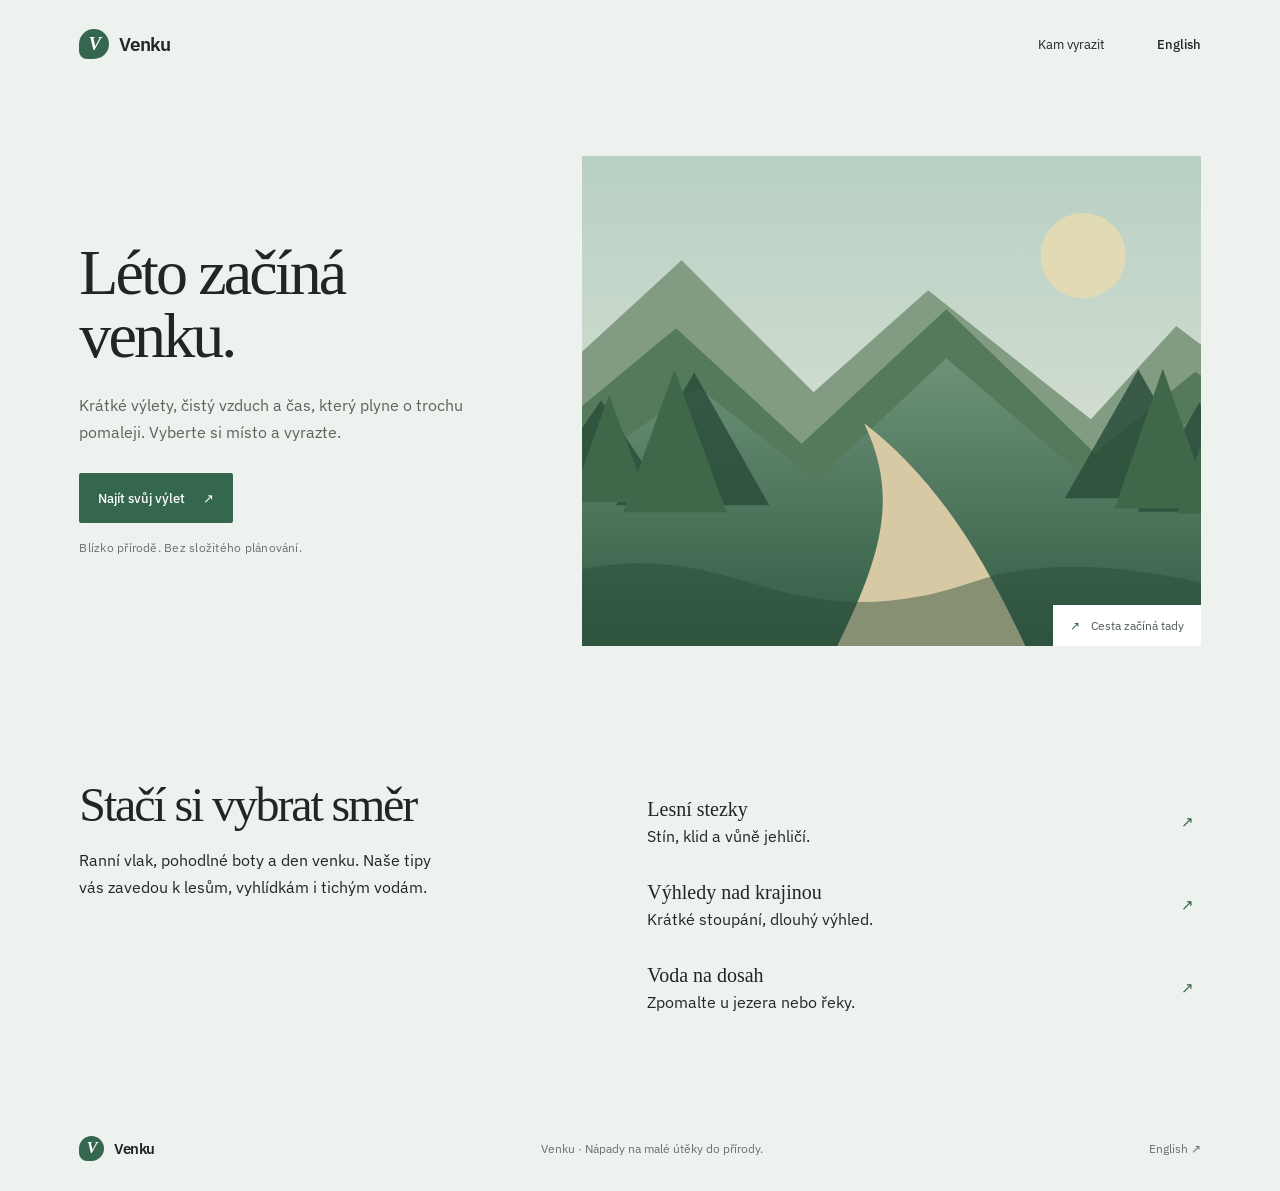
==== dev/index.html @ 9099b6f4 "Deploy dev from f54c5ef792f4e6c6436ff315a75f178e300384d8" ====
<!doctype html>
<html lang="cs">
  <head>
    <meta charset="UTF-8" />
    <meta name="viewport" content="width=device-width, initial-scale=1.0" />
    <meta name="theme-color" content="#edf2ee" />
    <meta name="description" content="Venku — fictional campaign site" />
    <title>Venku</title>
    <script type="module" crossorigin src="./assets/index-21YG-1aD.js"></script>
    <link rel="stylesheet" crossorigin href="./assets/index-Dh8BzsJk.css">
  </head>
  <body>
    <div id="root"></div>
  </body>
</html>
---- dev/assets/index-Dh8BzsJk.css ----
@font-face{font-family:IBM Plex Sans;font-style:normal;font-display:swap;font-weight:400;src:url(./ibm-plex-sans-cyrillic-ext-400-normal-g30qAdWV.woff2)format("woff2"),url(./ibm-plex-sans-cyrillic-ext-400-normal-Dsrv2Tcn.woff)format("woff");unicode-range:U+460-52F,U+1C80-1C8A,U+20B4,U+2DE0-2DFF,U+A640-A69F,U+FE2E-FE2F}@font-face{font-family:IBM Plex Sans;font-style:normal;font-display:swap;font-weight:400;src:url(./ibm-plex-sans-cyrillic-400-normal-DZqxrq2p.woff2)format("woff2"),url(./ibm-plex-sans-cyrillic-400-normal-BTotfTJu.woff)format("woff");unicode-range:U+301,U+400-45F,U+490-491,U+4B0-4B1,U+2116}@font-face{font-family:IBM Plex Sans;font-style:normal;font-display:swap;font-weight:400;src:url(./ibm-plex-sans-greek-400-normal-_efipK4i.woff2)format("woff2"),url(./ibm-plex-sans-greek-400-normal-D9ESIMu3.woff)format("woff");unicode-range:U+370-377,U+37A-37F,U+384-38A,U+38C,U+38E-3A1,U+3A3-3FF}@font-face{font-family:IBM Plex Sans;font-style:normal;font-display:swap;font-weight:400;src:url(./ibm-plex-sans-vietnamese-400-normal-DG4YqDda.woff2)format("woff2"),url(./ibm-plex-sans-vietnamese-400-normal-fK1oJ5dG.woff)format("woff");unicode-range:U+102-103,U+110-111,U+128-129,U+168-169,U+1A0-1A1,U+1AF-1B0,U+300-301,U+303-304,U+308-309,U+323,U+329,U+1EA0-1EF9,U+20AB}@font-face{font-family:IBM Plex Sans;font-style:normal;font-display:swap;font-weight:400;src:url(./ibm-plex-sans-latin-ext-400-normal-C5H60-Va.woff2)format("woff2"),url(./ibm-plex-sans-latin-ext-400-normal-RBey6euL.woff)format("woff");unicode-range:U+100-2BA,U+2BD-2C5,U+2C7-2CC,U+2CE-2D7,U+2DD-2FF,U+304,U+308,U+329,U+1D00-1DBF,U+1E00-1E9F,U+1EF2-1EFF,U+2020,U+20A0-20AB,U+20AD-20C0,U+2113,U+2C60-2C7F,U+A720-A7FF}@font-face{font-family:IBM Plex Sans;font-style:normal;font-display:swap;font-weight:400;src:url(./ibm-plex-sans-latin-400-normal-CDDApCn2.woff2)format("woff2"),url(./ibm-plex-sans-latin-400-normal-CYLoc0-x.woff)format("woff");unicode-range:U+??,U+131,U+152-153,U+2BB-2BC,U+2C6,U+2DA,U+2DC,U+304,U+308,U+329,U+2000-206F,U+20AC,U+2122,U+2191,U+2193,U+2212,U+2215,U+FEFF,U+FFFD}@font-face{font-family:IBM Plex Sans;font-style:normal;font-display:swap;font-weight:500;src:url(./ibm-plex-sans-cyrillic-ext-500-normal-Cs5J6C77.woff2)format("woff2"),url(./ibm-plex-sans-cyrillic-ext-500-normal-DB5PtV2g.woff)format("woff");unicode-range:U+460-52F,U+1C80-1C8A,U+20B4,U+2DE0-2DFF,U+A640-A69F,U+FE2E-FE2F}@font-face{font-family:IBM Plex Sans;font-style:normal;font-display:swap;font-weight:500;src:url(./ibm-plex-sans-cyrillic-500-normal-CocWQlwt.woff2)format("woff2"),url(./ibm-plex-sans-cyrillic-500-normal-ByOcLdNv.woff)format("woff");unicode-range:U+301,U+400-45F,U+490-491,U+4B0-4B1,U+2116}@font-face{font-family:IBM Plex Sans;font-style:normal;font-display:swap;font-weight:500;src:url(./ibm-plex-sans-greek-500-normal-JMMifIXV.woff2)format("woff2"),url(./ibm-plex-sans-greek-500-normal-CuWXN6rf.woff)format("woff");unicode-range:U+370-377,U+37A-37F,U+384-38A,U+38C,U+38E-3A1,U+3A3-3FF}@font-face{font-family:IBM Plex Sans;font-style:normal;font-display:swap;font-weight:500;src:url(./ibm-plex-sans-vietnamese-500-normal-e4dixQRQ.woff2)format("woff2"),url(./ibm-plex-sans-vietnamese-500-normal-BEb3_waV.woff)format("woff");unicode-range:U+102-103,U+110-111,U+128-129,U+168-169,U+1A0-1A1,U+1AF-1B0,U+300-301,U+303-304,U+308-309,U+323,U+329,U+1EA0-1EF9,U+20AB}@font-face{font-family:IBM Plex Sans;font-style:normal;font-display:swap;font-weight:500;src:url(./ibm-plex-sans-latin-ext-500-normal-DakdToA3.woff2)format("woff2"),url(./ibm-plex-sans-latin-ext-500-normal-D0aIdm-b.woff)format("woff");unicode-range:U+100-2BA,U+2BD-2C5,U+2C7-2CC,U+2CE-2D7,U+2DD-2FF,U+304,U+308,U+329,U+1D00-1DBF,U+1E00-1E9F,U+1EF2-1EFF,U+2020,U+20A0-20AB,U+20AD-20C0,U+2113,U+2C60-2C7F,U+A720-A7FF}@font-face{font-family:IBM Plex Sans;font-style:normal;font-display:swap;font-weight:500;src:url(./ibm-plex-sans-latin-500-normal-6ng42L7E.woff2)format("woff2"),url(./ibm-plex-sans-latin-500-normal-BgVn5rGT.woff)format("woff");unicode-range:U+??,U+131,U+152-153,U+2BB-2BC,U+2C6,U+2DA,U+2DC,U+304,U+308,U+329,U+2000-206F,U+20AC,U+2122,U+2191,U+2193,U+2212,U+2215,U+FEFF,U+FFFD}@font-face{font-family:IBM Plex Sans;font-style:normal;font-display:swap;font-weight:600;src:url(./ibm-plex-sans-cyrillic-ext-600-normal-DUMzJB7m.woff2)format("woff2"),url(./ibm-plex-sans-cyrillic-ext-600-normal-Bz0x94Yp.woff)format("woff");unicode-range:U+460-52F,U+1C80-1C8A,U+20B4,U+2DE0-2DFF,U+A640-A69F,U+FE2E-FE2F}@font-face{font-family:IBM Plex Sans;font-style:normal;font-display:swap;font-weight:600;src:url(./ibm-plex-sans-cyrillic-600-normal-71GNu3SW.woff2)format("woff2"),url(./ibm-plex-sans-cyrillic-600-normal-BGq0mW3O.woff)format("woff");unicode-range:U+301,U+400-45F,U+490-491,U+4B0-4B1,U+2116}@font-face{font-family:IBM Plex Sans;font-style:normal;font-display:swap;font-weight:600;src:url(./ibm-plex-sans-greek-600-normal-DzTrcv_p.woff2)format("woff2"),url(./ibm-plex-sans-greek-600-normal-D-CqTdkO.woff)format("woff");unicode-range:U+370-377,U+37A-37F,U+384-38A,U+38C,U+38E-3A1,U+3A3-3FF}@font-face{font-family:IBM Plex Sans;font-style:normal;font-display:swap;font-weight:600;src:url(./ibm-plex-sans-vietnamese-600-normal-DpPYBSTl.woff2)format("woff2"),url(./ibm-plex-sans-vietnamese-600-normal-DgdngZtN.woff)format("woff");unicode-range:U+102-103,U+110-111,U+128-129,U+168-169,U+1A0-1A1,U+1AF-1B0,U+300-301,U+303-304,U+308-309,U+323,U+329,U+1EA0-1EF9,U+20AB}@font-face{font-family:IBM Plex Sans;font-style:normal;font-display:swap;font-weight:600;src:url(./ibm-plex-sans-latin-ext-600-normal-DOrvGEcy.woff2)format("woff2"),url(./ibm-plex-sans-latin-ext-600-normal-DIrixKbi.woff)format("woff");unicode-range:U+100-2BA,U+2BD-2C5,U+2C7-2CC,U+2CE-2D7,U+2DD-2FF,U+304,U+308,U+329,U+1D00-1DBF,U+1E00-1E9F,U+1EF2-1EFF,U+2020,U+20A0-20AB,U+20AD-20C0,U+2113,U+2C60-2C7F,U+A720-A7FF}@font-face{font-family:IBM Plex Sans;font-style:normal;font-display:swap;font-weight:600;src:url(./ibm-plex-sans-latin-600-normal-CuJfVYMP.woff2)format("woff2"),url(./ibm-plex-sans-latin-600-normal-Cu4Hd6ag.woff)format("woff");unicode-range:U+??,U+131,U+152-153,U+2BB-2BC,U+2C6,U+2DA,U+2DC,U+304,U+308,U+329,U+2000-206F,U+20AC,U+2122,U+2191,U+2193,U+2212,U+2215,U+FEFF,U+FFFD}:root{color:#202723;font-synthesis:none;text-rendering:optimizelegibility;--ink:#202723;--muted:#68736d;--ground:#edf2ee;--accent:#35674e;--accent-dark:#234b37;--line:#dfe7e1;background:#edf2ee;font-family:IBM Plex Sans,sans-serif}*{box-sizing:border-box}html{scroll-behavior:smooth}body{min-width:320px;margin:0}a{color:inherit}a:focus-visible{outline-offset:4px;outline:3px solid #7aa789}.site-shell{max-width:1440px;margin:0 auto;padding:0 6.2vw}.site-header{justify-content:space-between;align-items:center;min-height:88px;display:flex}.wordmark{letter-spacing:-.04em;align-items:center;gap:10px;font-size:19px;font-weight:600;text-decoration:none;display:inline-flex}.wordmark-mark{background:var(--accent);color:#fff;border-radius:50% 50% 50% 8px;place-items:center;width:30px;height:30px;font-family:Georgia,serif;font-size:19px;font-style:italic;display:grid}.site-header nav{align-items:center;gap:34px;font-size:13px;display:flex}.site-header nav a{text-decoration:none}.site-header nav a:hover,.footer-language:hover{color:var(--accent)}.language-link{padding-left:18px;font-weight:500}.hero{grid-template-columns:minmax(320px,.8fr) minmax(400px,1.2fr);align-items:center;gap:7vw;padding:68px 0 82px;display:grid}.hero-copy{padding:22px 0 28px}h1,h2{letter-spacing:-.045em;margin:0;font-family:Georgia,Times New Roman,serif;font-weight:400}h1{max-width:620px;font-size:clamp(44px,5vw,64px);line-height:.99}.intro{color:#59645d;max-width:420px;margin:24px 0 27px;font-size:16px;line-height:1.7}.primary-link{color:#fff;background:var(--accent);border-radius:2px;align-items:center;gap:18px;min-height:50px;padding:0 19px;font-size:13px;font-weight:500;text-decoration:none;transition:background .18s,transform .18s;display:inline-flex}.primary-link:hover{background:var(--accent-dark);transform:translateY(-2px)}.small-note{color:var(--muted);letter-spacing:.02em;margin:17px 0 0;font-size:12px}.hero-image{margin:0;position:relative}.hero-image img{object-fit:cover;width:100%;height:min(51vw,490px);min-height:330px;display:block}.hero-image figcaption{color:#4f5c53;background:#fff;padding:13px 17px;font-size:12px;position:absolute;bottom:0;right:0}.hero-image figcaption span{color:var(--accent);margin-right:8px}.places{grid-template-columns:.9fr 1.1fr;gap:9vw;padding:52px 0 76px;display:grid}.section-heading h2{max-width:360px;font-size:clamp(34px,4vw,48px);line-height:1.05}.section-heading>p:last-child{max-width:360px;color:var(--ink);margin:17px 0 0;font-size:16px;line-height:1.65}.destination-list{align-self:center;margin:0;padding:0;list-style:none}.destination-list li{grid-template-columns:1fr 20px;align-items:center;gap:12px;min-height:83px;display:grid}.destination-list h3{margin:0 0 5px;font-family:Georgia,Times New Roman,serif;font-size:20px;font-weight:400}.destination-list p{color:var(--ink);margin:0;font-size:16px}.destination-arrow{color:var(--accent);font-size:15px}.site-footer{justify-content:space-between;align-items:center;min-height:86px;display:flex}.site-footer .wordmark{font-size:15px}.site-footer .wordmark-mark{width:25px;height:25px;font-size:16px}.site-footer p,.footer-language{color:var(--muted);font-size:12px}.footer-language{text-decoration:none}@media (width<=1050px){.site-shell{padding:0 22px}.site-header{min-height:72px}.site-header nav{gap:16px}.site-header nav a:first-child{display:none}.hero{grid-template-columns:1fr;gap:31px;padding:49px 0 57px}.hero-copy{padding:0}h1{max-width:560px;font-size:clamp(46px,12vw,68px)}.intro{margin-top:19px;font-size:15px}.hero-image img{height:68vw;min-height:270px;max-height:390px}.places{grid-template-columns:1fr;gap:32px;padding:40px 0 52px}.section-heading h2{font-size:39px}.site-footer{flex-wrap:wrap;gap:8px;min-height:78px;padding:16px 0}.site-footer p{flex-basis:100%;order:3;margin:0}}@media (prefers-reduced-motion:reduce){html{scroll-behavior:auto}.primary-link{transition:none}}
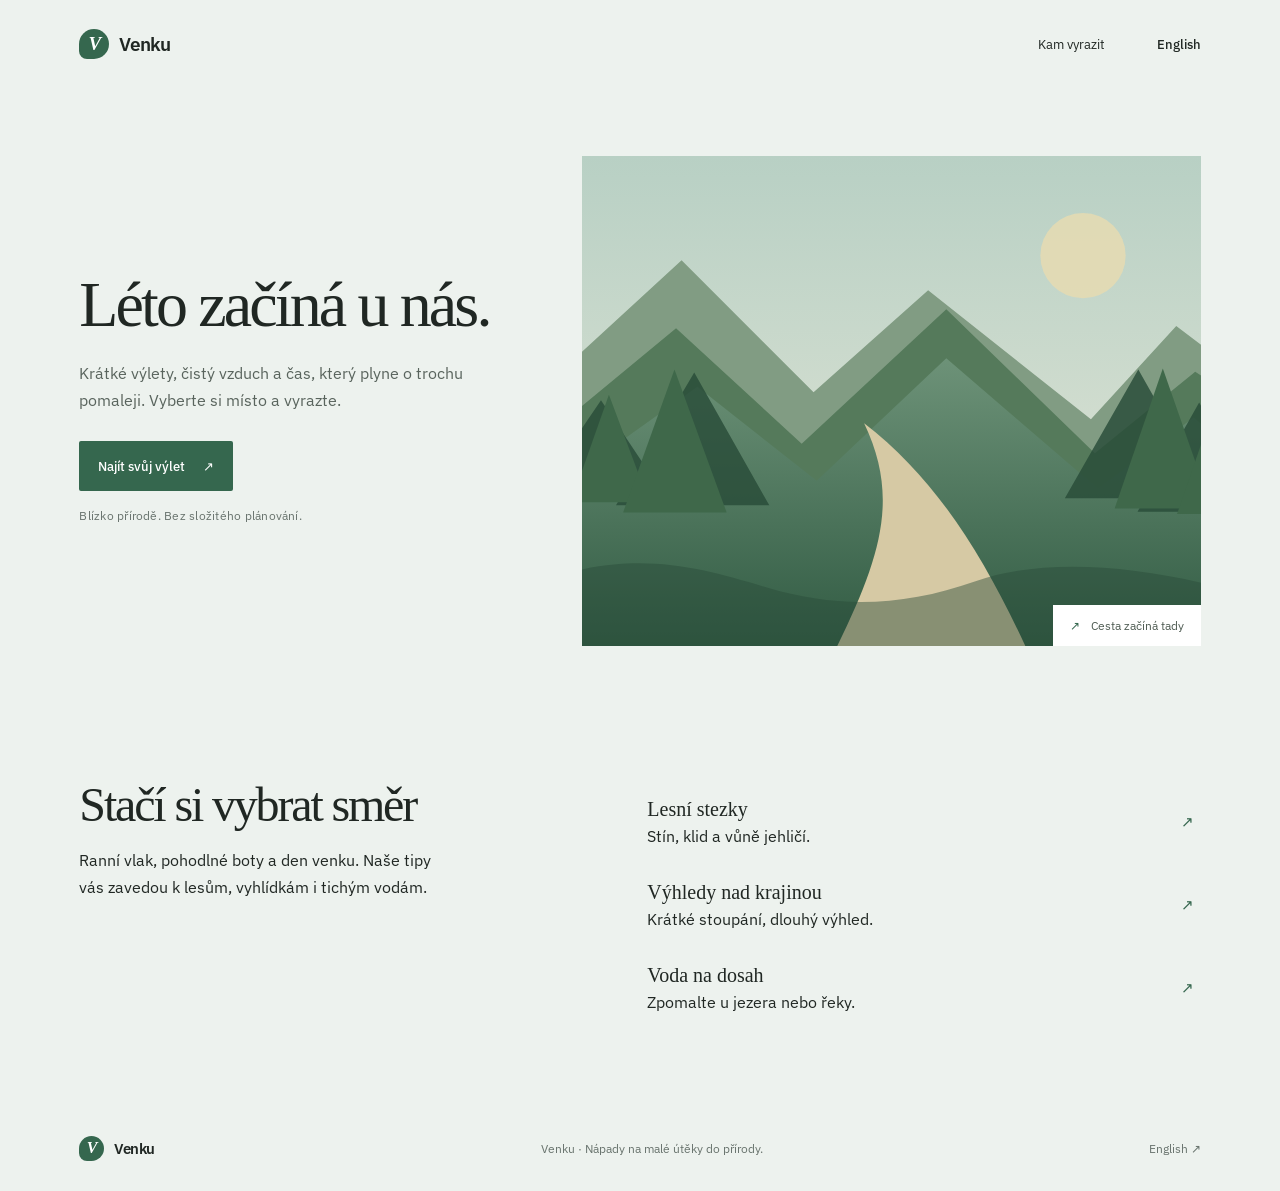
==== commit 1c29b20b: "Deploy dev from 8c84c46ddaa9d387c28c71e1909d34024acecff8" ====
--- a/dev/index.html
+++ b/dev/index.html
@@ -6,7 +6,7 @@
     <meta name="theme-color" content="#edf2ee" />
     <meta name="description" content="Venku — fictional campaign site" />
     <title>Venku</title>
-    <script type="module" crossorigin src="./assets/index-21YG-1aD.js"></script>
+    <script type="module" crossorigin src="./assets/index-DG_uCaqq.js"></script>
     <link rel="stylesheet" crossorigin href="./assets/index-Dh8BzsJk.css">
   </head>
   <body>
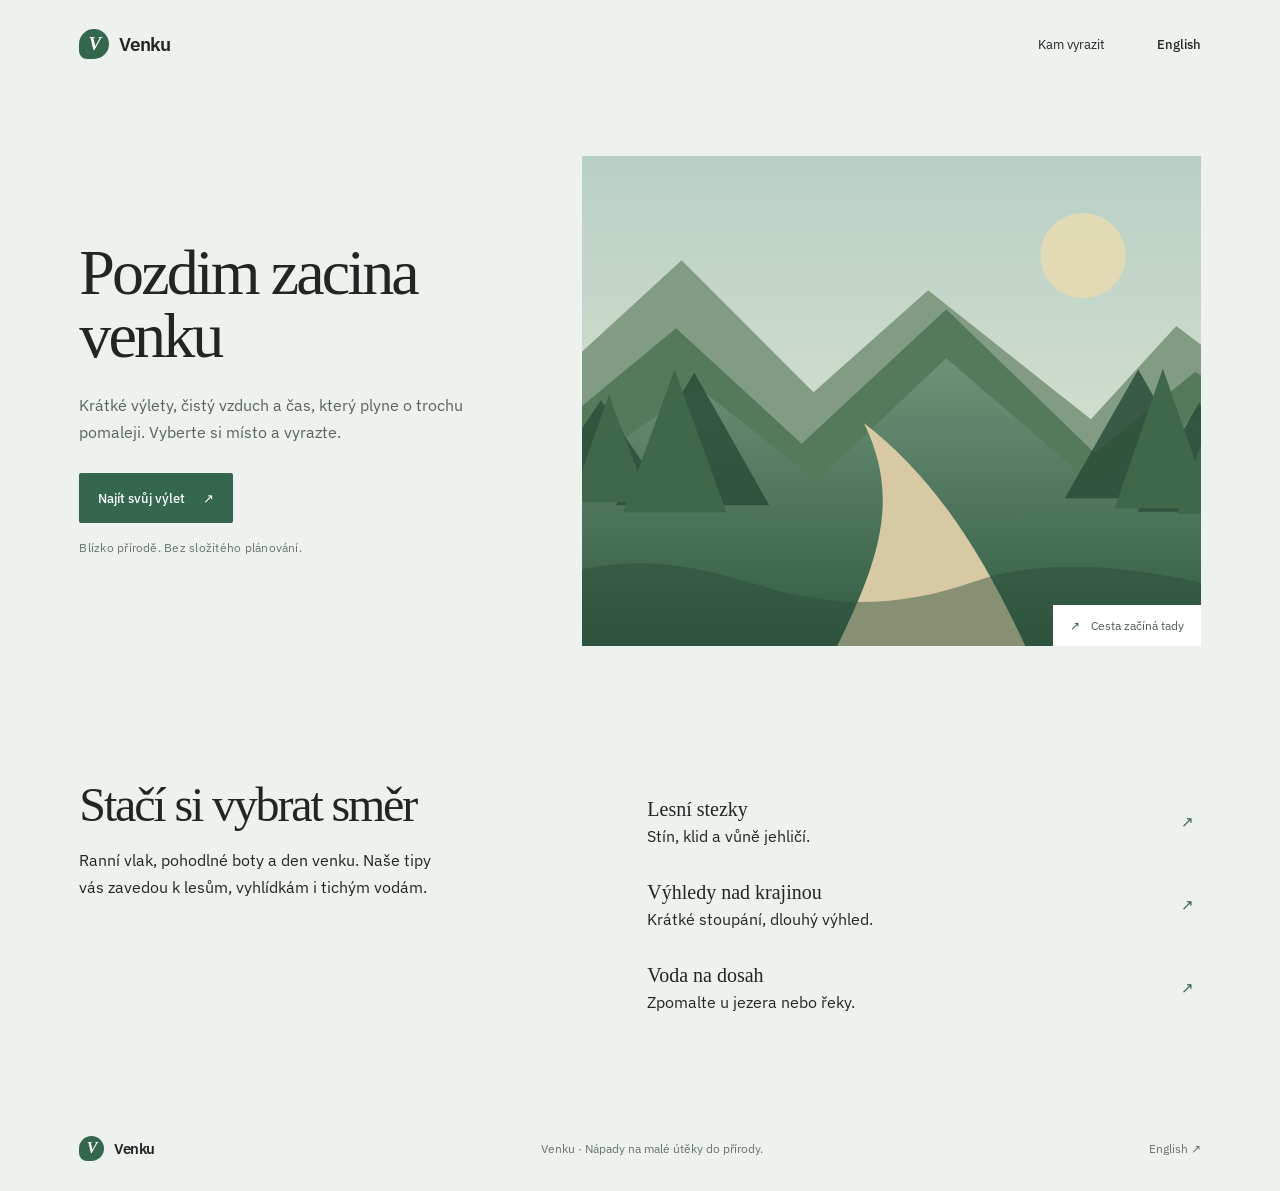
==== commit 53c9ca37: "Deploy dev from d35064de631b04ee773474d2c96b7b36b06c3680" ====
--- a/dev/index.html
+++ b/dev/index.html
@@ -6,7 +6,7 @@
     <meta name="theme-color" content="#edf2ee" />
     <meta name="description" content="Venku — fictional campaign site" />
     <title>Venku</title>
-    <script type="module" crossorigin src="./assets/index-DG_uCaqq.js"></script>
+    <script type="module" crossorigin src="./assets/index-DNlz_6Ml.js"></script>
     <link rel="stylesheet" crossorigin href="./assets/index-Dh8BzsJk.css">
   </head>
   <body>
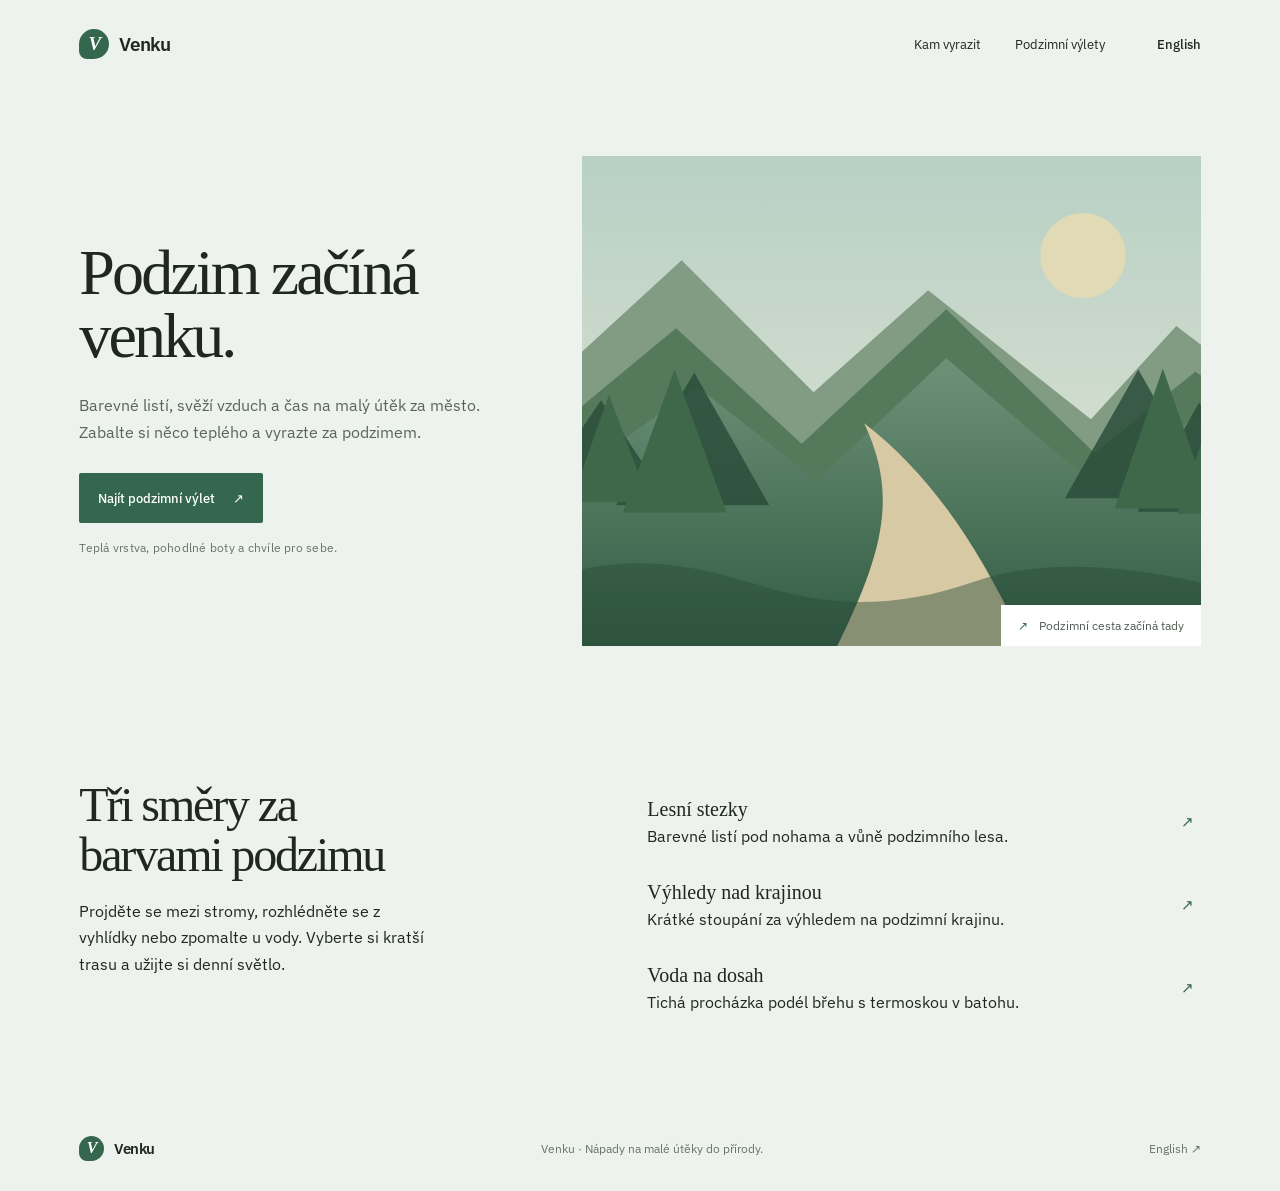
==== commit a79813b6: "Deploy dev from 2b4d2e392587caeade20679a44a675f0fb095ca1" ====
--- a/dev/index.html
+++ b/dev/index.html
@@ -6,7 +6,7 @@
     <meta name="theme-color" content="#edf2ee" />
     <meta name="description" content="Venku — fictional campaign site" />
     <title>Venku</title>
-    <script type="module" crossorigin src="./assets/index-DNlz_6Ml.js"></script>
+    <script type="module" crossorigin src="./assets/index-4trgU8i1.js"></script>
     <link rel="stylesheet" crossorigin href="./assets/index-Dh8BzsJk.css">
   </head>
   <body>
